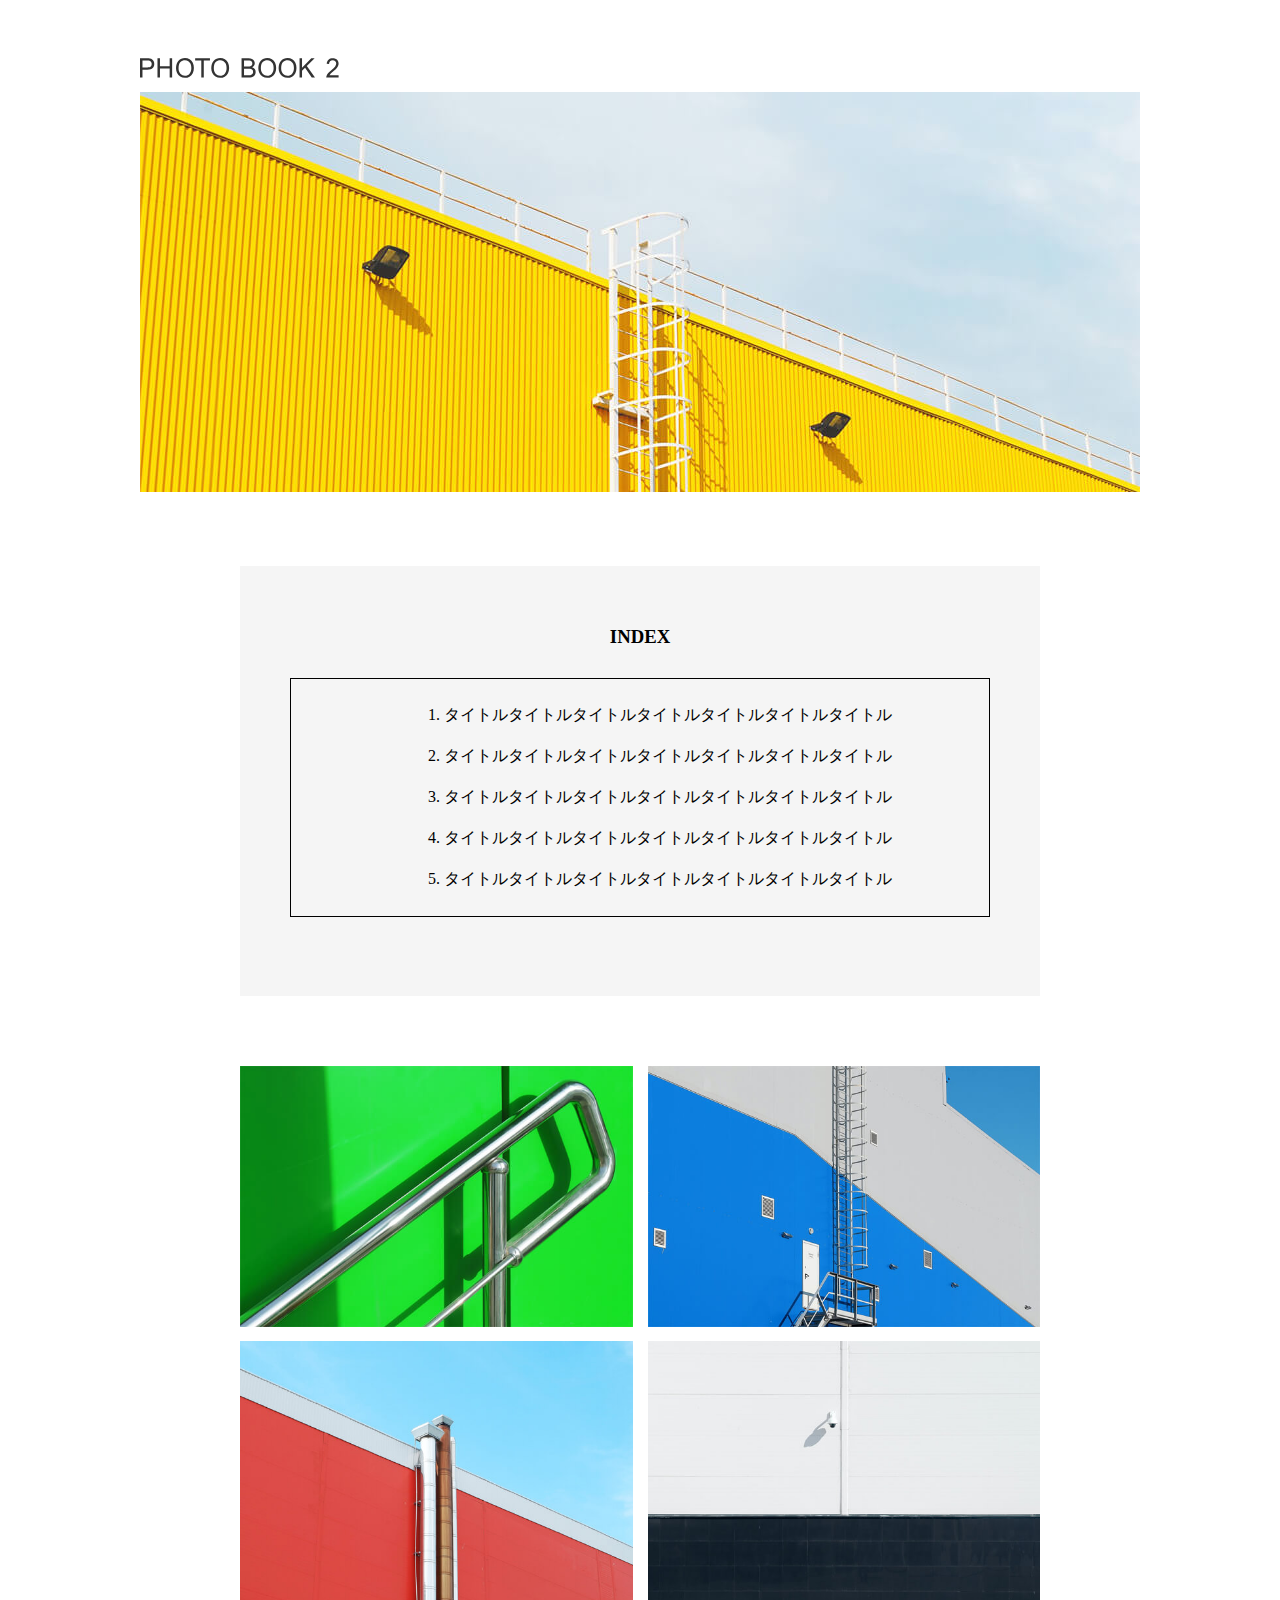
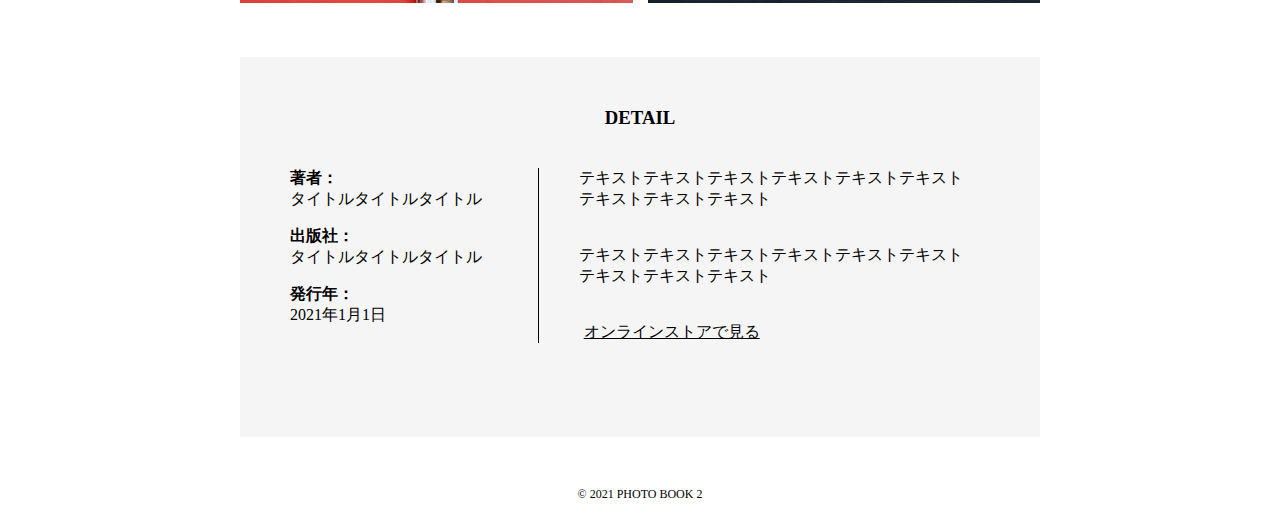
==== photo book2/index.html @ 983f2a8e "Add files via upload" ====
<!DOCTYPE html>
<html lang="ja">

<head>
  <meta charset="UTF-8">
  <meta name="viewport" content="width=device-width, initial-scale=1.0">
  <title>PHOTO BOOK2</title>
  <link rel="stylesheet" href="style.css">
</head>

<body>
  <div id="wrapper">

    <header>
      <div id="logo">
        <img src="img/logo.svg" alt="ロゴ">
      </div>
    </header>

    <main>
      <section id="img-photo">
        <img src="img/mainvisual.jpg" alt="メインビジュアル">
      </section>

      <section id="index">
        <div>
          <h3>INDEX</h3>
          <div class="index-ol">
            <ol>
              <li>タイトルタイトルタイトルタイトルタイトルタイトルタイトル</li>
              <li>タイトルタイトルタイトルタイトルタイトルタイトルタイトル</li>
              <li>タイトルタイトルタイトルタイトルタイトルタイトルタイトル</li>
              <li>タイトルタイトルタイトルタイトルタイトルタイトルタイトル</li>
              <li>タイトルタイトルタイトルタイトルタイトルタイトルタイトル</li>
            </ol>
          </div>
        </div>
      </section>

      <section id="photo-four">
        <div>

          <div class="photo-left">
            <img id="photo1" src="img/photo1.jpg" alt="1">
            <img id="photo3" src="img/photo3.jpg" alt="3">
          </div>

          <div class="photo-right">
            <img id="photo2" src="img/photo2.jpg" alt="2">
            <img id="photo4" src="img/photo4.jpg" alt="4">
          </div>
        </div>
      </section>

      <section id="detail">
        <div>
          <h3>DETAIL</h3>

          <div id="detail-parent">
            <div id="detail-left">
              <h4>著者：</h4>
              <p>タイトルタイトルタイトル</p>
              <h4>出版社：</h4>
              <p>タイトルタイトルタイトル</p>
              <h4>発行年：</h4>
              <p>2021年1月1日</p>
            </div>

            <div id="detail-right">
              <p>テキストテキストテキストテキストテキストテキストテキストテキストテキスト</p>
              <p>テキストテキストテキストテキストテキストテキストテキストテキストテキスト</p>
              <a href="#">オンラインストアで見る</a>
            </div>
          </div>
        </div>

      </section>

    </main>

    <footer>
      <div>
        <p>&copy; 2021 PHOTO BOOK 2</p>
      </div>
    </footer>
  </div>
</body>

</html>
---- photo book2/style.css ----
#wrapper {
  width: 1000px;
  margin: 0 auto;
}

#logo>img {
  width: 20%;
  text-align: left;
  margin-top: 50px;
  margin-bottom: 10px;
}

h3 {
  text-align: center;
}

#index>div {
  margin: 70px 100px;
  background-color: #f5f5f5;
  height: 430px;
}

#index>div>h3 {
  padding-top: 60px;
}

.index-ol {
  text-align: center;
  list-style-position: inside;
  border: solid 1px black;
  margin: 30px 50px 30px 50px;
}

.index-ol li {
  padding-bottom: 10px;
  padding-top: 10px;
}

#photo-four>div {
  margin: 10px 100px;
  display: flex;
}

.photo-left {
  margin-right: 15px;
}


#photo1 {
  width: 100%;
  margin-bottom: 10px;
}

#photo2 {
  width: 100%;
  margin-bottom: 10px;
}

#photo3 {
  width: 100%;

}

#photo4 {
  width: 100%;
}

#detail>div {
  margin: 50px 100px;
  background-color: #f5f5f5;
  height: 380px;
}

#detail>div>h3 {
  padding-bottom: 0;
  padding-top: 50px;
}

#detail-parent {
  display: flex;
  justify-content: space-around;
  margin-top: 10px;
}

#detail-left {
  width: 30%;
  margin: 20px 10px 0px 50px;
}

#detail-left>h4 {
  margin-bottom: 0;
  margin-top: 0;
}

#detail-left>p {
  margin-top: 0;
}

#detail-right {
  width: 70%;
  margin: 20px 40px 0px 40px;
  border-left: solid 1px black;
}

#detail-right>p {
  margin-left: 40px;
  margin-right: 30px;
  margin-bottom: 35px;
  margin-top: 0;
}

#detail-right>a {
  margin-left: 45px;
  color: black;
}

footer>div {
  margin: 10px 100px;
  text-align: center;
  font-size: 12px;
}

@media screen and (max-width:1024px) {
  body {
    margin: 0;
  }

  #wrapper {
    margin-right: 0;
  }

  #logo>img {
    width: 50%;
    margin-left: 20px;
  }

  #imag-photo>img {
    width: 100%;
  }

  h3 {
    font-size: 50px;
  }

  #index>div {
    margin-left: 40px;
    margin-right: 40px;
    height: 1150px;
  }

  .index-ol {
    font-size: 40px;
    text-align: left;
  }

  .index-ol>ol {
    padding-left: 100px;
  }

  .index-ol li {
    text-align: left;
    list-style-position: outside;
    padding-bottom: 30px;
    margin-right: 40px;
  }

  #photo-four>div {
    display: inline-block;
    text-align: center;
    margin: 30px;
  }

  #photo1 {
    width: 102%;
    margin: 10px auto;
  }

  #photo3 {
    width: 102%;
    margin: 10px auto;
  }

  #photo2 {
    width: 100%;
    margin: 10px auto;
  }

  #photo4 {
    width: 100%;
    margin: 10px auto;
  }

  #detail>div {
    margin-left: 40px;
    margin-right: 40px;
    height: 1250px;
  }

  #detail-parent {
    display: inline-block;
    font-size: 40px;
    margin: 0 30px 0 5px;
  }

  #detail-left {
    width: 97%;
  }

  #detail-right {
    width: 97%;
    border-left: none;
    border-top: solid 3px black;
  }

  #detail-right>p {
    margin-left: 0;
    margin-top: 60px;
    margin-bottom: 60px;
  }

  #detail-right>a {
    margin-left: 0;
  }

  footer>div{
    margin: 100px 10px 60px 10px;
    font-size: 30px;
  }

}
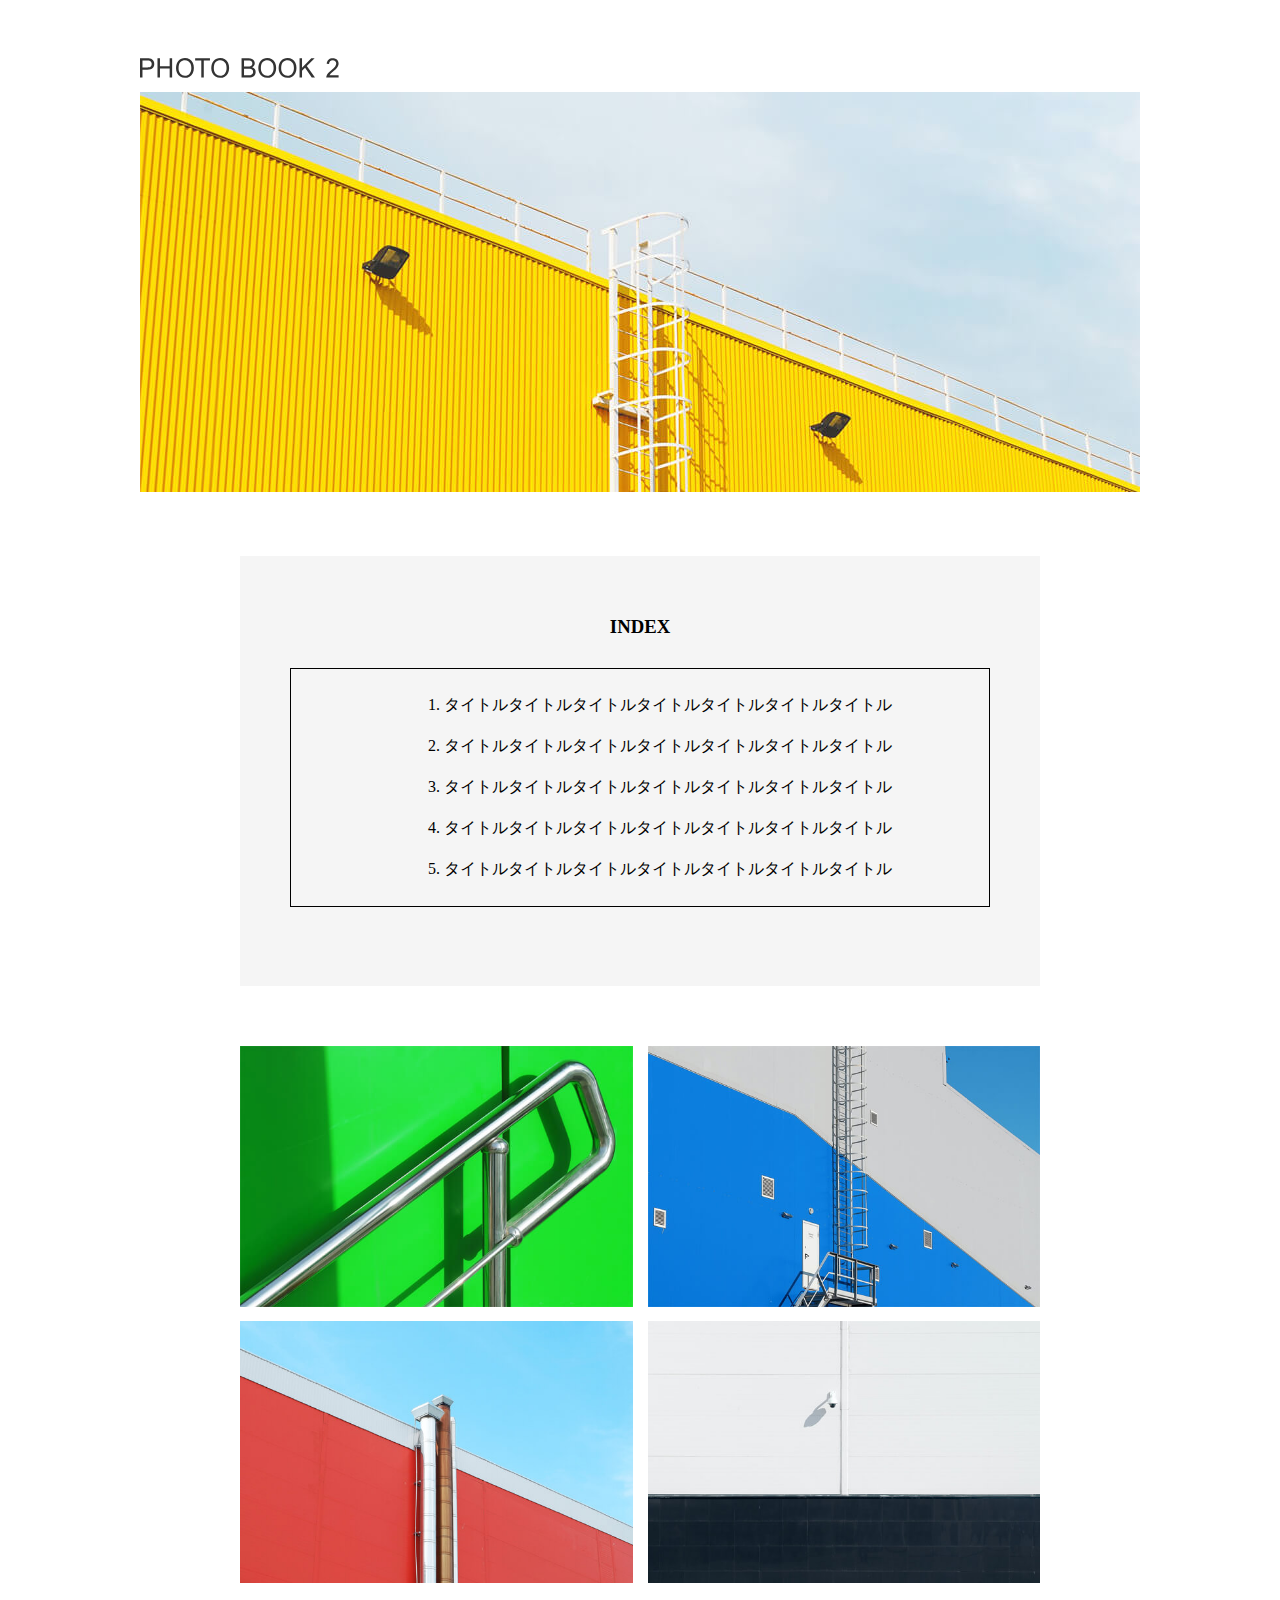
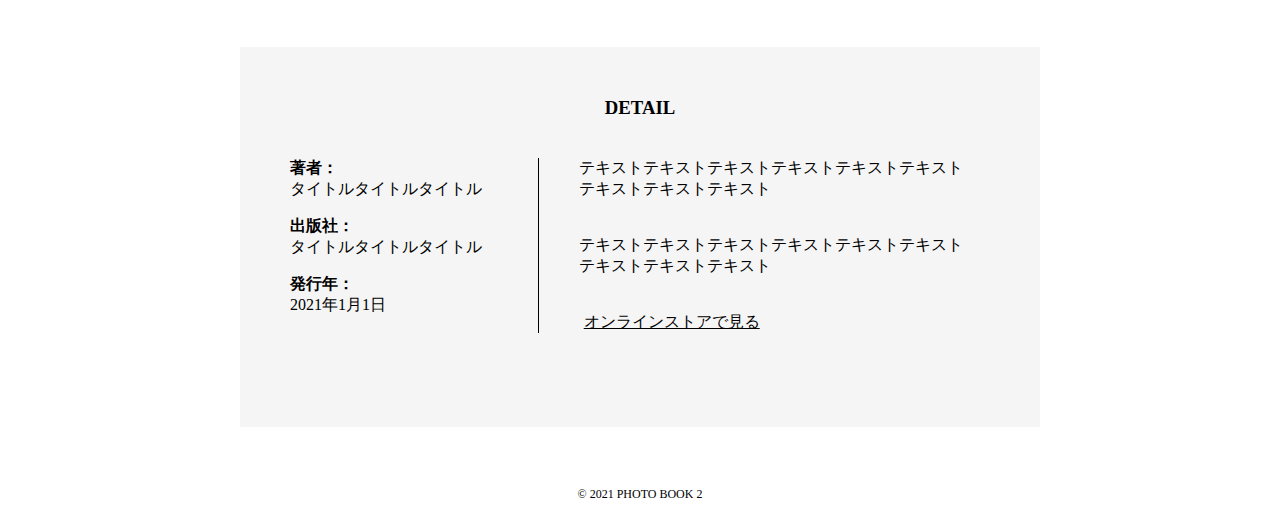
==== commit 00234217: "Add files via upload" ====
--- a/photo book2/index.html
+++ b/photo book2/index.html
@@ -22,35 +22,38 @@
         <img src="img/mainvisual.jpg" alt="メインビジュアル">
       </section>
 
-      <section id="index">
-        <div>
-          <h3>INDEX</h3>
-          <div class="index-ol">
-            <ol>
-              <li>タイトルタイトルタイトルタイトルタイトルタイトルタイトル</li>
-              <li>タイトルタイトルタイトルタイトルタイトルタイトルタイトル</li>
-              <li>タイトルタイトルタイトルタイトルタイトルタイトルタイトル</li>
-              <li>タイトルタイトルタイトルタイトルタイトルタイトルタイトル</li>
-              <li>タイトルタイトルタイトルタイトルタイトルタイトルタイトル</li>
-            </ol>
+
+      <div id="width-parent">
+        <section id="index">
+          <div>
+            <h3>INDEX</h3>
+            <div class="index-ol">
+              <ol>
+                <li>タイトルタイトルタイトルタイトルタイトルタイトルタイトル</li>
+                <li>タイトルタイトルタイトルタイトルタイトルタイトルタイトル</li>
+                <li>タイトルタイトルタイトルタイトルタイトルタイトルタイトル</li>
+                <li>タイトルタイトルタイトルタイトルタイトルタイトルタイトル</li>
+                <li>タイトルタイトルタイトルタイトルタイトルタイトルタイトル</li>
+              </ol>
+            </div>
           </div>
-        </div>
-      </section>
+        </section>
 
-      <section id="photo-four">
-        <div>
+        <section id="photo-four">
+          <div>
 
-          <div class="photo-left">
-            <img id="photo1" src="img/photo1.jpg" alt="1">
-            <img id="photo3" src="img/photo3.jpg" alt="3">
+            <div class="photo-left">
+              <img id="photo1" src="img/photo1.jpg" alt="1">
+              <img id="photo3" src="img/photo3.jpg" alt="3">
+            </div>
+
+            <div class="photo-right">
+              <img id="photo2" src="img/photo2.jpg" alt="2">
+              <img id="photo4" src="img/photo4.jpg" alt="4">
+            </div>
           </div>
-
-          <div class="photo-right">
-            <img id="photo2" src="img/photo2.jpg" alt="2">
-            <img id="photo4" src="img/photo4.jpg" alt="4">
-          </div>
-        </div>
-      </section>
+        </section>
+      
 
       <section id="detail">
         <div>
@@ -75,7 +78,7 @@
         </div>
 
       </section>
-
+</div>
     </main>
 
     <footer>
--- a/photo book2/style.css
+++ b/photo book2/style.css
@@ -1,5 +1,5 @@
 #wrapper {
-  width: 1000px;
+  max-width: 1000px;
   margin: 0 auto;
 }
 
@@ -10,17 +10,24 @@
   margin-bottom: 10px;
 }
 
+#width-parent {
+  max-width: 800px;
+  margin: 0 100px;
+}
+
 h3 {
   text-align: center;
 }
 
 #index>div {
-  margin: 70px 100px;
   background-color: #f5f5f5;
   height: 430px;
+  margin-top: 60px;
+  margin-bottom: 60px;
 }
 
 #index>div>h3 {
+
   padding-top: 60px;
 }
 
@@ -37,7 +44,6 @@
 }
 
 #photo-four>div {
-  margin: 10px 100px;
   display: flex;
 }
 
@@ -66,9 +72,10 @@
 }
 
 #detail>div {
-  margin: 50px 100px;
   background-color: #f5f5f5;
   height: 380px;
+  margin-top: 60px;
+  margin-bottom: 60px;
 }
 
 #detail>div>h3 {
@@ -115,116 +122,61 @@
 }
 
 footer>div {
-  margin: 10px 100px;
   text-align: center;
   font-size: 12px;
 }
 
 @media screen and (max-width:1024px) {
-  body {
+
+
+  #wrapper {
+    max-width: 100%;
+
+  }
+
+  #img-photo img {
+    width: 100%;
+  }
+
+  #width-parent {
+    width: 100%;
     margin: 0;
   }
 
-  #wrapper {
-    margin-right: 0;
-  }
-
-  #logo>img {
-    width: 50%;
-    margin-left: 20px;
-  }
-
-  #imag-photo>img {
-    width: 100%;
-  }
-
-  h3 {
-    font-size: 50px;
-  }
-
-  #index>div {
-    margin-left: 40px;
-    margin-right: 40px;
-    height: 1150px;
+  #index div {
+    height: 100%;
+    padding-bottom: 20px;
   }
 
   .index-ol {
-    font-size: 40px;
-    text-align: left;
+    list-style-position: outside;
   }
 
-  .index-ol>ol {
-    padding-left: 100px;
+  #photo-four div {
+    display: inline;
   }
 
-  .index-ol li {
-    text-align: left;
-    list-style-position: outside;
-    padding-bottom: 30px;
-    margin-right: 40px;
-  }
-
-  #photo-four>div {
-    display: inline-block;
-    text-align: center;
-    margin: 30px;
-  }
-
-  #photo1 {
-    width: 102%;
-    margin: 10px auto;
-  }
-
-  #photo3 {
-    width: 102%;
-    margin: 10px auto;
-  }
-
-  #photo2 {
-    width: 100%;
-    margin: 10px auto;
-  }
-
-  #photo4 {
-    width: 100%;
-    margin: 10px auto;
-  }
-
-  #detail>div {
-    margin-left: 40px;
-    margin-right: 40px;
-    height: 1250px;
+  #detail>div{
+    height: fit-content;
   }
 
   #detail-parent {
-    display: inline-block;
-    font-size: 40px;
-    margin: 0 30px 0 5px;
+    display: inline;
   }
 
-  #detail-left {
-    width: 97%;
+
+  #detail-right{
+    border-left: none;
+    margin-top: 30px;
+    padding-bottom: 30px;
+    border-top: solid 1px black;
   }
 
-  #detail-right {
-    width: 97%;
-    border-left: none;
-    border-top: solid 3px black;
-  }
-
-  #detail-right>p {
-    margin-left: 0;
-    margin-top: 60px;
-    margin-bottom: 60px;
-  }
-
-  #detail-right>a {
+  #detail-right p{
     margin-left: 0;
   }
 
-  footer>div{
-    margin: 100px 10px 60px 10px;
-    font-size: 30px;
+  #detail-right a{
+    margin-left: 0;
   }
-
 }